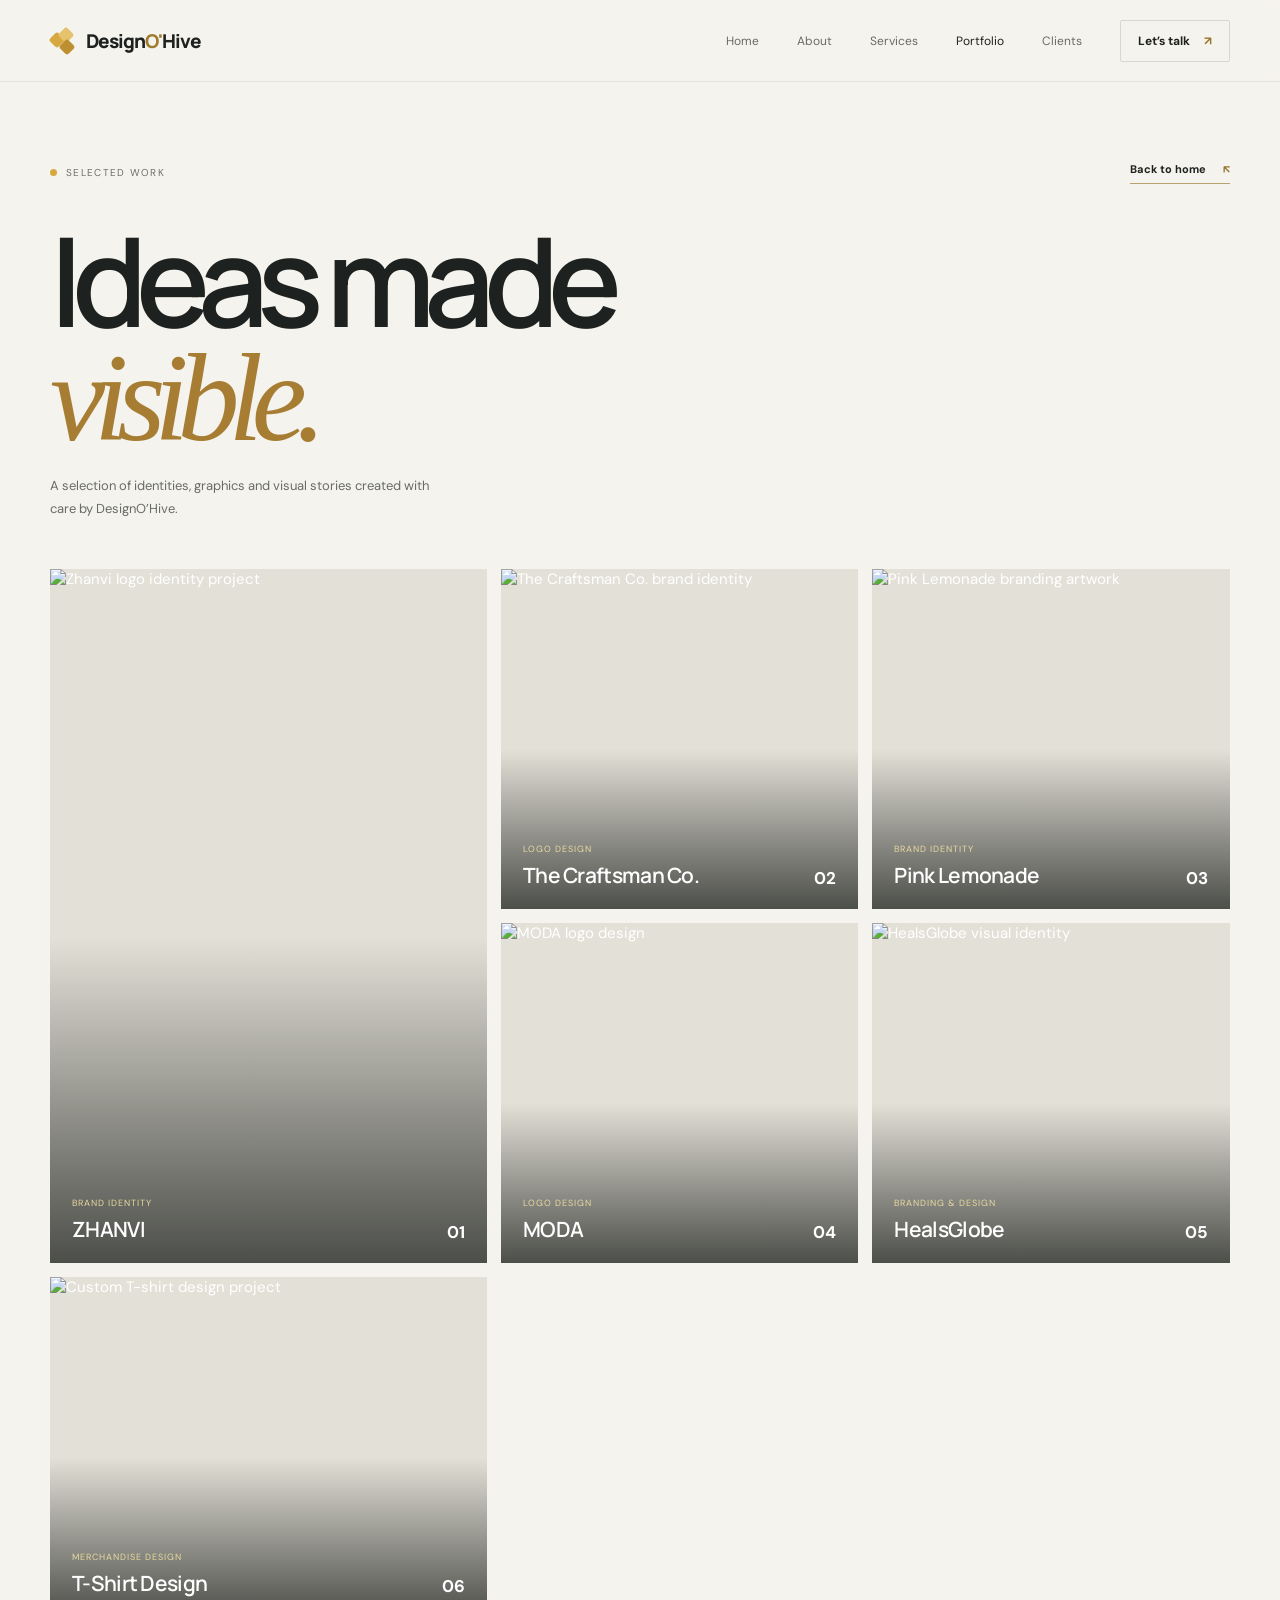
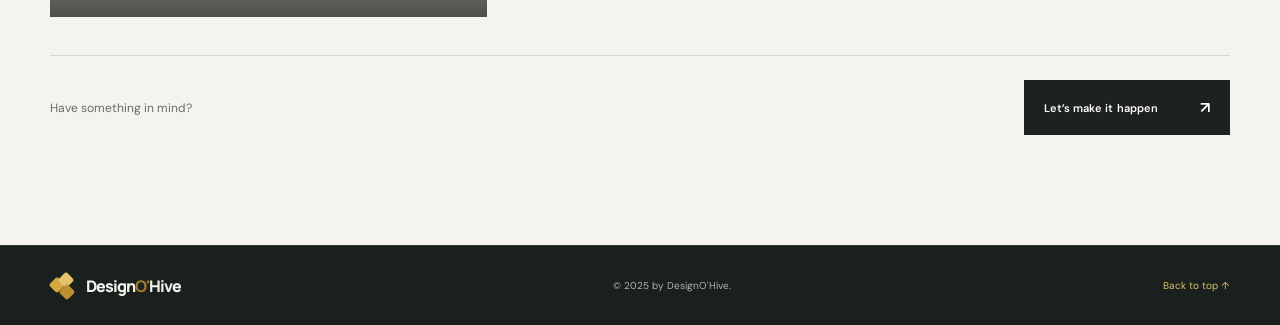
==== portfolio.html @ 172c0bbe "Build Design O'Hive studio website" ====
<!doctype html>
<html lang="en">
  <head>
    <meta charset="UTF-8" />
    <meta name="viewport" content="width=device-width, initial-scale=1.0" />
    <meta name="theme-color" content="#f5f3ed" />
    <meta name="description" content="Selected brand identities, graphic design and visual projects by DesignO'Hive." />
    <title>Selected Work — DesignO'Hive</title>
    <link rel="preconnect" href="https://fonts.googleapis.com" />
    <link rel="preconnect" href="https://fonts.gstatic.com" crossorigin />
    <link href="https://fonts.googleapis.com/css2?family=DM+Sans:wght@400;500;600;700&family=Manrope:wght@400;500;600;700;800&display=swap" rel="stylesheet" />
    <link rel="stylesheet" href="styles.css" />
  </head>
  <body>
    <header class="site-header" id="top">
      <a class="brand" href="index.html#home" aria-label="Design O'Hive home"><span class="brand-mark" aria-hidden="true"><i></i><i></i><i></i></span><span>Design<span class="brand-apostrophe">O'</span>Hive</span></a>
      <button class="menu-toggle" aria-label="Open navigation" aria-expanded="false" aria-controls="main-nav"><span></span><span></span></button>
      <nav id="main-nav" class="main-nav" aria-label="Main navigation">
        <a href="index.html#home" class="nav-link">Home</a><a href="index.html#about" class="nav-link">About</a><a href="index.html#services" class="nav-link">Services</a><a href="portfolio.html" class="nav-link active">Portfolio</a><a href="index.html#clients" class="nav-link">Clients</a><a href="index.html#contact" class="nav-contact">Let’s talk <span>↗</span></a>
      </nav>
    </header>
    <main>
      <section class="portfolio-page section-wrap">
        <div class="portfolio-page-top"><p class="eyebrow"><span class="eyebrow-dot"></span> Selected work</p><a class="text-link" href="index.html#home">Back to home <span>↖</span></a></div>
        <h1 class="portfolio-page-title">Ideas made<br /><em>visible.</em></h1>
        <p class="portfolio-page-intro">A selection of identities, graphics and visual stories created with care by DesignO’Hive.</p>
        <div class="portfolio-grid portfolio-all">
          <article class="project-card project-feature reveal"><img src="https://static.wixstatic.com/media/ac3576_2ba34066b6514f5eb81527f48b3ca5a1~mv2.png/v1/fit/w_960,h_960,q_90,enc_avif,quality_auto/ac3576_2ba34066b6514f5eb81527f48b3ca5a1~mv2.png" alt="Zhanvi logo identity project"/><span class="project-meta"><span><small>Brand identity</small><strong>ZHANVI</strong></span><b>01</b></span></article>
          <article class="project-card reveal"><img src="https://static.wixstatic.com/media/ac3576_7a9acceec14a40d1b33a4fdb896d1c28~mv2.png/v1/fit/w_960,h_960,q_90,enc_avif,quality_auto/ac3576_7a9acceec14a40d1b33a4fdb896d1c28~mv2.png" alt="The Craftsman Co. brand identity"/><span class="project-meta"><span><small>Logo design</small><strong>The Craftsman Co.</strong></span><b>02</b></span></article>
          <article class="project-card reveal reveal-delay-1"><img src="https://static.wixstatic.com/media/ac3576_ac6c7f1de0c44d8a83c244c849dc339e~mv2.png/v1/fit/w_960,h_960,q_90,enc_avif,quality_auto/ac3576_ac6c7f1de0c44d8a83c244c849dc339e~mv2.png" alt="Pink Lemonade branding artwork"/><span class="project-meta"><span><small>Brand identity</small><strong>Pink Lemonade</strong></span><b>03</b></span></article>
          <article class="project-card reveal"><img src="https://static.wixstatic.com/media/ac3576_48b64bdf34c84d039026fbceba56db46~mv2.png/v1/fit/w_960,h_960,q_90,enc_avif,quality_auto/ac3576_48b64bdf34c84d039026fbceba56db46~mv2.png" alt="MODA logo design"/><span class="project-meta"><span><small>Logo design</small><strong>MODA</strong></span><b>04</b></span></article>
          <article class="project-card reveal reveal-delay-1"><img src="https://static.wixstatic.com/media/ac3576_1ab6162bf9a84ebdbfde847ac669375b~mv2.jpg/v1/fit/w_960,h_672,q_90,enc_avif,quality_auto/ac3576_1ab6162bf9a84ebdbfde847ac669375b~mv2.jpg" alt="HealsGlobe visual identity"/><span class="project-meta"><span><small>Branding &amp; design</small><strong>HealsGlobe</strong></span><b>05</b></span></article>
          <article class="project-card reveal"><img src="https://static.wixstatic.com/media/ac3576_f80f4ebd590642928856879220c2535b~mv2.png/v1/fit/w_960,h_1236,q_90,enc_avif,quality_auto/ac3576_f80f4ebd590642928856879220c2535b~mv2.png" alt="Custom T-shirt design project"/><span class="project-meta"><span><small>Merchandise design</small><strong>T-Shirt Design</strong></span><b>06</b></span></article>
        </div>
        <div class="portfolio-end"><span>Have something in mind?</span><a class="button button-dark" href="index.html#contact">Let’s make it happen <span>↗</span></a></div>
      </section>
    </main>
    <footer class="site-footer"><a class="brand brand-footer" href="index.html#home"><span class="brand-mark" aria-hidden="true"><i></i><i></i><i></i></span><span>Design<span class="brand-apostrophe">O'</span>Hive</span></a><span>© 2025 by DesignO'Hive.</span><a href="#top">Back to top ↑</a></footer>
    <script src="script.js"></script>
  </body>
</html>
---- styles.css ----
:root{--paper:#f5f3ed;--paper-deep:#e9e6dd;--ink:#1d211f;--muted:#777b74;--honey:#d7a83f;--green:#313d34;--line:#d9d7cf;--white:#fffefa;--font-body:'DM Sans',sans-serif;--font-display:'Manrope',sans-serif}*{box-sizing:border-box}html{scroll-behavior:smooth;scroll-padding-top:90px}body{margin:0;background:var(--paper);color:var(--ink);font-family:var(--font-body);font-size:15px;-webkit-font-smoothing:antialiased}img{display:block;width:100%;height:100%;object-fit:cover}a{color:inherit;text-decoration:none}button,input,textarea{font:inherit}.section-wrap{width:min(1320px,calc(100% - 100px));margin-inline:auto}.site-header{height:82px;position:sticky;top:0;z-index:20;padding:0 max(50px,calc((100vw - 1320px)/2));display:flex;align-items:center;justify-content:space-between;background:rgba(245,243,237,.93);backdrop-filter:blur(15px);border-bottom:1px solid rgba(29,33,31,.08)}.brand{display:flex;align-items:center;gap:10px;font:800 19px var(--font-display);letter-spacing:-1px}.brand-apostrophe{color:#a17b2e}.brand-mark{width:26px;height:25px;position:relative;display:inline-block}.brand-mark i{position:absolute;width:12px;height:12px;background:var(--honey);transform:rotate(45deg);border-radius:3px}.brand-mark i:first-child{left:1px;top:6px}.brand-mark i:nth-child(2){left:10px;top:1px;background:#e4c26e}.brand-mark i:nth-child(3){left:11px;top:13px;background:#bd8f31}.main-nav{display:flex;align-items:center;gap:38px}.nav-link{color:#686b66;font-size:12px;transition:color .2s}.nav-link:hover,.nav-link.active{color:var(--ink)}.nav-contact{font-size:12px;font-weight:700;border:1px solid var(--line);padding:12px 17px;border-radius:2px;transition:background .2s,color .2s}.nav-contact:hover{background:var(--ink);color:white}.nav-contact span{margin-left:11px;color:#9a752b}.menu-toggle{display:none}.hero{padding-top:71px;position:relative}.eyebrow{display:flex;align-items:center;gap:9px;font-size:10px;text-transform:uppercase;letter-spacing:.13em;color:#6c7069}.eyebrow-dot{width:7px;height:7px;border-radius:50%;background:var(--honey);display:inline-block}.hero h1,.section-title,.process-heading h2,.testimonial-head h2,.contact-copy h2{font:600 clamp(54px,8vw,108px)/.97 var(--font-display);letter-spacing:-.085em;margin:32px 0 0}.hero h1 em,.section-title em,.process-heading em,.testimonial-head em,.contact-copy h2 em{font-family:Georgia,serif;font-weight:400;letter-spacing:-.09em}.hero h1 em{color:#a67d32}.hero-bottom{display:flex;align-items:flex-end;justify-content:space-between;gap:30px;margin-top:28px}.hero-description{max-width:510px;font-size:14px;line-height:1.75;color:#656a64;margin:0}.button{display:inline-flex;align-items:center;gap:42px;padding:17px 20px;font-size:11px;font-weight:600;letter-spacing:.005em;white-space:nowrap;transition:transform .25s,background .25s}.button:hover{transform:translateY(-3px)}.button span{font-size:16px}.button-dark{background:var(--ink);color:white}.button-dark:hover{background:#38443a}.hero-visual{height:510px;margin-top:46px;position:relative;overflow:hidden;background:#b6ac98}.hero-visual img{object-position:center 58%;filter:saturate(.72)}.visual-scrim{position:absolute;inset:0;background:linear-gradient(180deg,rgba(14,20,16,.22),transparent 30%,transparent 60%,rgba(14,20,16,.32))}.visual-topline{position:absolute;top:25px;left:28px;right:28px;color:white;display:flex;justify-content:space-between;text-transform:uppercase;font-size:9px;letter-spacing:.16em}.showreel-button{position:absolute;left:30px;bottom:30px;border:0;background:rgba(245,243,237,.95);display:flex;align-items:center;gap:14px;padding:13px 16px;min-width:272px;text-align:left;cursor:pointer;transition:transform .2s}.showreel-button:hover{transform:translateY(-3px)}.play-icon{display:grid;place-items:center;width:38px;height:38px;border-radius:50%;background:var(--honey);font-size:10px;padding-left:2px}.showreel-copy{display:grid;gap:4px}.showreel-copy small{font-size:9px;color:#73766e}.showreel-copy strong{font:700 12px var(--font-display)}.play-arrow{margin-left:auto;font-size:15px}.visual-caption{position:absolute;right:29px;bottom:35px;color:white;font-size:11px;font-style:italic}.hero-note{position:absolute;right:0;top:188px;writing-mode:vertical-rl;display:flex;align-items:center;gap:15px;text-transform:uppercase;font-size:9px;letter-spacing:.12em;color:#62665f}.note-line{height:35px;width:1px;background:var(--honey)}.note-index{color:#aaa79b;margin-top:23px}.intro{padding-top:142px;padding-bottom:142px}.section-kicker{display:flex;gap:19px;align-items:center;color:#7b7e77;text-transform:uppercase;letter-spacing:.11em;font-size:9px}.section-kicker span:first-child{color:#a17b2e}.intro-layout{display:grid;grid-template-columns:1.1fr .65fr;gap:10%;align-items:end;margin-top:27px}.section-title{font-size:clamp(42px,6vw,72px);margin:0;line-height:1.03}.intro-copy{padding-bottom:6px}.intro-copy p{font-size:13px;line-height:1.9;color:#686c66;margin:0 0 19px}.text-link{font-size:11px;font-weight:700;border-bottom:1px solid #b6a36f;padding-bottom:7px}.text-link span{margin-left:14px;color:#987330}.manifesto-grid{display:grid;grid-template-columns:1fr 1fr .75fr;gap:12px;margin-top:69px;min-height:266px}.manifesto-card{position:relative;background:#e9e6dd;padding:24px 26px;display:flex;flex-direction:column;align-items:flex-start}.manifesto-card-dark{background:var(--green);color:white}.card-index{font-size:9px;text-transform:uppercase;letter-spacing:.11em;color:#76796f}.manifesto-card-dark .card-index{color:#bdc4bb}.manifesto-symbol{position:absolute;top:20px;right:23px;font-size:20px;color:#b08c43}.manifesto-card h3{font:600 25px var(--font-display);letter-spacing:-1.3px;margin:45px 0 9px}.manifesto-card p{font-size:11px;line-height:1.75;color:#6d716a;margin:0;max-width:285px}.manifesto-card-dark p{color:#c6ccc4}.manifesto-image{min-height:260px;position:relative;overflow:hidden}.manifesto-image img{filter:saturate(.66)}.manifesto-image span{position:absolute;bottom:15px;left:15px;color:white;background:rgba(20,25,21,.75);padding:9px 11px;font-size:9px}.services{padding:0 0 142px}.services-heading,.clients-heading{display:flex;align-items:flex-end;justify-content:space-between;margin-top:28px}.services-heading p,.clients-heading p{max-width:230px;font-size:12px;line-height:1.75;color:#72766f;margin:0 5% 5px 0}.service-list{margin-top:53px;border-top:1px solid var(--line)}.service-item{display:grid;grid-template-columns:62px 1fr 40px;align-items:center;gap:20px;min-height:112px;border-bottom:1px solid var(--line);padding:16px 10px 16px 0;outline:none;transition:padding .25s,background .25s}.service-item:hover,.service-item:focus{padding-left:15px;background:#eeece5}.service-number{font-size:10px;color:#9a7d42}.service-main{display:grid;grid-template-columns:minmax(220px,.8fr) 1fr;gap:22px;align-items:center}.service-main h3{font:600 23px var(--font-display);letter-spacing:-1.1px;margin:0}.service-main p{font-size:11px;color:#81847c;margin:0}.service-details{grid-column:2;font-size:10px;color:#777b73;line-height:1.7;margin-top:-14px;display:none}.service-details b{color:#d0a846;font-weight:400;padding:0 4px}.service-item:hover .service-details,.service-item:focus .service-details{display:block}.service-icon{justify-self:end;width:31px;height:31px;border:1px solid var(--line);display:grid;place-items:center;font-size:13px;color:#8e702f;transition:transform .2s,background .2s}.service-item:hover .service-icon{transform:rotate(45deg);background:#e9e2d1}.process-band{position:relative;background:#28332d;color:white;min-height:740px;overflow:hidden}.process-image{position:absolute;inset:0 0 0 43%;opacity:.19}.process-image:after{content:'';position:absolute;inset:0;background:linear-gradient(90deg,#28332d 0%,rgba(40,51,45,.42) 70%,rgba(40,51,45,.2))}.process-content{position:relative;padding-top:76px;padding-bottom:80px}.section-kicker-light{color:#bdc2b9}.section-kicker-light span:first-child{color:#e0b84f}.process-heading{display:flex;align-items:flex-end;gap:9%;margin:30px 0 82px}.process-heading h2{font-size:clamp(54px,7vw,88px);margin:0}.process-heading h2 em{color:#e2c16e}.process-heading p{font-size:12px;line-height:1.8;color:#c2c7bf;max-width:270px;margin:0 0 4px}.process-steps{display:grid;grid-template-columns:repeat(4,1fr);gap:26px}.process-step{border-top:1px solid rgba(255,255,255,.3);padding-top:17px}.process-step>span{font-size:10px;color:#dbb95e}.process-step h3{font:600 16px var(--font-display);margin:27px 0 10px;letter-spacing:-.3px}.process-step p{font-size:11px;line-height:1.7;color:#bac0b9;max-width:220px;margin:0}.clients{padding-top:133px;padding-bottom:138px}.clients-heading{margin-bottom:49px}.logo-marquee{margin-inline:calc((100vw - min(1320px,100vw - 100px))/ -2);overflow:hidden;border-top:1px solid var(--line);border-bottom:1px solid var(--line);padding:25px 0}.logo-track{display:flex;align-items:center;justify-content:space-around;gap:72px;width:max-content;min-width:100%;animation:marquee 28s linear infinite}.logo-track span{white-space:nowrap;font:700 21px var(--font-display);letter-spacing:.02em;color:#4c504a}.logo-track .wordmark-blush{font:600 14px var(--font-body);letter-spacing:.15em}.logo-track .wordmark-tot{font:800 18px var(--font-display);letter-spacing:.1em}.wordmark-tot span{font:10px var(--font-body);vertical-align:top}.logo-track .wordmark-fun{font-weight:400;letter-spacing:.17em}.logo-track .wordmark-fun span{font-weight:700}.logo-dot{color:#bd8f31}.testimonial-head{display:flex;justify-content:space-between;align-items:flex-end;margin-top:90px;margin-bottom:34px}.testimonial-head h2{font-size:clamp(40px,5vw,60px);margin:15px 0 0;line-height:1.03}.testimonial-head h2 em{color:#a17b2e}.slider-controls{display:flex;gap:9px}.slider-button{width:42px;height:42px;border:1px solid var(--line);border-radius:50%;background:transparent;font-size:16px;cursor:pointer;transition:background .2s,color .2s}.slider-button:hover{background:var(--ink);color:white}.testimonial-window{overflow:hidden}.testimonial-track{display:flex;transition:transform .55s cubic-bezier(.22,.8,.24,1)}.testimonial{margin:0;flex:0 0 100%;min-height:245px;background:#ebe8df;padding:35px 42px;position:relative}.quote-mark{position:absolute;right:43px;top:21px;font:70px Georgia;color:#d4b66c;line-height:1}.testimonial blockquote{max-width:850px;font:500 clamp(17px,2.2vw,24px)/1.55 var(--font-display);letter-spacing:-.5px;margin:0 0 27px;position:relative;z-index:1}.testimonial figcaption{display:flex;align-items:center;gap:11px}.avatar{display:grid;place-items:center;width:34px;height:34px;border-radius:50%;font-size:9px;font-weight:700;color:#333}.avatar-one{background:#d8c49c}.avatar-two{background:#cfb7a7}.avatar-three{background:#bac3b5}.testimonial figcaption strong,.testimonial figcaption small{display:block}.testimonial figcaption strong{font-size:10px}.testimonial figcaption small{font-size:9px;color:#757970;margin-top:4px}.slider-progress{display:flex;align-items:center;gap:12px;margin-top:17px;font-size:9px;color:#92958d}.progress-current{color:#8b6c2b}.progress-line{width:96px;height:1px;background:#d5d3ca}.progress-line i{display:block;width:33.333%;height:1px;background:#a17b2e;transition:width .3s}.contact-section{background:#1f2723;color:white;padding:90px 0 95px}.contact-wrap{display:grid;grid-template-columns:.9fr 1fr;gap:12%;align-items:start}.contact-copy h2{font-size:clamp(48px,6vw,78px);margin:28px 0 22px;line-height:1.01}.contact-copy h2 em{color:#e2c16e}.contact-copy>p{color:#c0c5bf;font-size:12px;line-height:1.75;max-width:355px}.contact-details{display:grid;gap:12px;margin-top:35px}.contact-details a{font-size:12px;border-bottom:1px solid rgba(255,255,255,.18);padding-bottom:12px;max-width:310px}.contact-details a span{color:#d9b65e;float:right}.hours{margin-top:37px}.hours>span{font-size:9px;letter-spacing:.13em;color:#d8b655}.hours p{font-size:11px;line-height:1.85;color:#c1c6be;margin:11px 0 0}.contact-form{padding-top:14px}.contact-form label{display:block;font-size:10px;color:#ced2cc;margin-bottom:23px}.form-row{display:grid;grid-template-columns:1fr 1fr;gap:20px}.contact-form input,.contact-form textarea{display:block;width:100%;border:0;border-bottom:1px solid rgba(255,255,255,.35);padding:12px 0 10px;background:transparent;color:white;border-radius:0;outline:none;font-size:12px;resize:vertical}.contact-form input::placeholder,.contact-form textarea::placeholder{color:#89908a;font-size:11px}.contact-form input:focus,.contact-form textarea:focus{border-color:#e2c16e}.button-light{background:#e6c66f;color:#202722;margin-top:1px;border:0;cursor:pointer}.button-light:hover{background:#f0d88d}.form-note{display:inline-block;font-size:10px;color:#adb5ad;margin-left:13px;opacity:0;transition:opacity .3s}.form-note.visible{opacity:1}.site-footer{min-height:80px;background:#19201d;color:#afb6ad;border-top:1px solid rgba(255,255,255,.12);padding:17px max(50px,calc((100vw - 1320px)/2));display:flex;justify-content:space-between;align-items:center;font-size:10px}.brand-footer{color:#f4f3ee;font-size:16px}.site-footer>a:last-child{color:#e0c06b}.showreel-dialog{border:0;padding:46px;max-width:480px;width:calc(100% - 36px);background:var(--paper);color:var(--ink);text-align:center;box-shadow:0 25px 90px rgba(0,0,0,.3)}.showreel-dialog::backdrop{background:rgba(17,22,19,.75);backdrop-filter:blur(5px)}.dialog-close{position:absolute;right:14px;top:10px;border:0;background:transparent;font-size:25px;cursor:pointer}.dialog-play{display:grid;place-items:center;margin:0 auto 24px;width:64px;height:64px;border-radius:50%;background:#e4c36b}.showreel-dialog .eyebrow{justify-content:center}.showreel-dialog h2{font:700 35px var(--font-display);letter-spacing:-2px;margin:17px 0 10px}.showreel-dialog>p:not(.eyebrow){font-size:12px;line-height:1.7;color:#71756e}.dialog-cta{margin-top:15px}.reveal{opacity:0;transform:translateY(22px);transition:opacity .65s ease,transform .65s cubic-bezier(.2,.7,.2,1)}.reveal.in-view{opacity:1;transform:translateY(0)}.reveal-delay-1{transition-delay:.1s}.reveal-delay-2{transition-delay:.2s}.reveal-delay-3{transition-delay:.3s}@keyframes marquee{to{transform:translateX(-50%)}}@media(prefers-reduced-motion:reduce){html{scroll-behavior:auto}*,*:before,*:after{animation-duration:.01ms!important;animation-iteration-count:1!important;transition-duration:.01ms!important}.reveal{opacity:1;transform:none}}

@media(max-width:850px){.section-wrap{width:calc(100% - 52px)}.site-header{height:72px;padding-inline:26px}.main-nav{gap:22px}.hero{padding-top:56px}.hero h1{font-size:clamp(58px,10vw,86px)}.hero-visual{height:430px}.hero-note{display:none}.intro{padding-top:105px;padding-bottom:105px}.intro-layout{grid-template-columns:1fr .8fr;gap:5%}.manifesto-grid{grid-template-columns:1fr 1fr}.manifesto-image{grid-column:span 2;height:250px}.services{padding-bottom:105px}.process-band{min-height:auto}.process-content{padding-top:65px;padding-bottom:68px}.process-heading{margin-bottom:58px}.process-steps{grid-template-columns:1fr 1fr;row-gap:34px}.clients{padding-top:105px;padding-bottom:105px}.contact-wrap{gap:7%}.contact-section{padding:76px 0}.logo-marquee{margin-inline:-26px}.site-footer{padding-inline:26px}}
@media(max-width:620px){body{font-size:14px}.section-wrap{width:calc(100% - 40px)}.site-header{height:66px;padding-inline:20px}.brand{font-size:17px}.menu-toggle{display:flex;border:0;background:transparent;width:38px;height:38px;flex-direction:column;justify-content:center;gap:6px;align-items:center;cursor:pointer;z-index:2}.menu-toggle span{width:20px;height:1px;background:var(--ink);transition:transform .2s}.menu-toggle[aria-expanded=true] span:first-child{transform:translateY(3.5px) rotate(45deg)}.menu-toggle[aria-expanded=true] span:last-child{transform:translateY(-3.5px) rotate(-45deg)}.main-nav{position:absolute;top:65px;left:0;right:0;background:var(--paper);padding:0 20px;display:flex;flex-direction:column;align-items:stretch;gap:0;max-height:0;overflow:hidden;border-bottom:0;transition:max-height .3s,padding .3s}.main-nav.open{max-height:340px;padding:9px 20px 21px;border-bottom:1px solid var(--line)}.nav-link{padding:14px 0;border-bottom:1px solid var(--line);font-size:13px}.nav-contact{margin-top:15px;align-self:flex-start}.hero{padding-top:49px}.eyebrow{font-size:8px}.hero h1{font-size:clamp(49px,14vw,72px);margin-top:25px}.hero-bottom{display:block;margin-top:19px}.hero-description{font-size:12px;line-height:1.75}.hero-bottom .button{margin-top:20px}.button{padding:15px 16px;gap:25px;font-size:10px}.hero-visual{height:380px;margin-top:31px}.hero-visual img{object-position:58% center}.visual-topline{top:17px;left:17px;right:17px;font-size:8px}.showreel-button{left:14px;bottom:14px;min-width:0;padding:10px 12px;gap:10px}.play-icon{width:32px;height:32px}.visual-caption{right:15px;bottom:22px;font-size:9px;max-width:115px;text-align:right}.intro{padding-top:86px;padding-bottom:84px}.section-title{font-size:clamp(39px,11vw,58px)}.intro-layout{grid-template-columns:1fr;gap:22px;margin-top:25px}.intro-copy p{font-size:12px}.manifesto-grid{grid-template-columns:1fr;gap:9px;margin-top:42px}.manifesto-card{min-height:220px;padding:21px}.manifesto-card h3{margin-top:39px}.manifesto-image{grid-column:auto;height:220px;min-height:0}.services{padding-bottom:86px}.services-heading,.clients-heading{display:block;margin-top:25px}.services-heading p,.clients-heading p{margin:18px 0 0;max-width:300px}.service-list{margin-top:36px}.service-item{grid-template-columns:30px 1fr 32px;gap:10px;min-height:98px;padding-block:13px}.service-number{font-size:9px}.service-main{display:block}.service-main h3{font-size:17px}.service-main p{font-size:10px;margin-top:5px}.service-details{font-size:9px;margin-top:9px;line-height:1.8}.service-item:hover .service-details,.service-item:focus .service-details{display:block}.service-icon{width:28px;height:28px}.process-image{inset:0;opacity:.15}.process-content{padding-top:53px;padding-bottom:54px}.process-heading{display:block;margin:25px 0 47px}.process-heading h2{font-size:clamp(54px,15vw,75px)}.process-heading p{margin-top:18px;font-size:11px}.process-steps{gap:26px 16px}.process-step h3{font-size:14px;margin-top:20px}.process-step p{font-size:10px}.clients{padding-top:84px;padding-bottom:83px}.logo-marquee{margin-inline:-20px;padding-block:21px}.logo-track{gap:42px}.logo-track span{font-size:18px}.logo-track .wordmark-blush{font-size:11px}.testimonial-head{margin-top:63px;margin-bottom:23px}.testimonial-head h2{font-size:42px}.slider-button{width:36px;height:36px}.testimonial{padding:26px 23px;min-height:275px}.testimonial blockquote{font-size:17px;line-height:1.5;padding-right:6px}.quote-mark{right:20px;top:13px;font-size:57px}.contact-section{padding:59px 0 65px}.contact-wrap{grid-template-columns:1fr;gap:46px}.contact-copy h2{font-size:clamp(48px,13vw,65px);margin:24px 0 17px}.contact-copy>p{font-size:11px}.contact-details{margin-top:25px}.hours{margin-top:25px}.contact-form{padding-top:0}.form-row{gap:13px}.contact-form label{font-size:9px;margin-bottom:20px}.contact-form input,.contact-form textarea{font-size:11px}.form-note{display:block;margin:12px 0 0}.site-footer{min-height:110px;padding:20px;display:grid;grid-template-columns:1fr auto;gap:15px;font-size:9px}.brand-footer{grid-column:span 2}.showreel-dialog{padding:38px 25px}.reveal{transition-duration:.5s}}

/* Founder, portfolio and original client artwork */
.founder-layout{display:grid;grid-template-columns:.8fr 1fr;gap:9%;align-items:center;margin-top:43px}.founder-photo{height:520px;position:relative;overflow:hidden;background:#d8d4c9}.founder-photo img{object-position:center 30%;filter:grayscale(1);mix-blend-mode:multiply}.founder-photo>span{position:absolute;left:16px;bottom:16px;background:var(--honey);padding:10px 13px;font-size:10px;font-weight:600}.founder-story .eyebrow{margin-bottom:18px}.founder-story .section-title{font-size:clamp(54px,7vw,84px)}.founder-story h3{font:600 17px var(--font-display);margin:19px 0 13px}.founder-story>p:not(.eyebrow){font-size:12px;line-height:1.85;color:#686c66;margin:0 0 13px}.founder-story .text-link{display:inline-block;margin-top:9px}.company-intro{display:grid;grid-template-columns:1fr 1fr;gap:9%;align-items:end;border-top:1px solid var(--line);margin-top:75px;padding-top:33px}.company-intro .eyebrow{margin:0 0 16px}.company-intro .section-title{font-size:clamp(40px,5vw,63px)}.company-copy p{font-size:12px;line-height:1.85;color:#686c66;margin:0 0 13px}.values-card{background:#e3dccb}.portfolio{padding-bottom:130px}.portfolio-heading{display:flex;justify-content:space-between;align-items:flex-end;margin:28px 0 43px}.portfolio-heading p{max-width:240px;color:#72766f;font-size:12px;line-height:1.75;margin:0 5% 4px 0}.portfolio-grid{display:grid;grid-template-columns:1.2fr .8fr;gap:16px}.project-card{display:block;position:relative;min-height:330px;overflow:hidden;background:#e3e0d7;color:white}.project-feature{grid-row:span 2;min-height:676px}.project-card img{position:absolute;inset:0;transition:transform .55s cubic-bezier(.2,.7,.2,1);object-fit:cover}.project-card:hover img{transform:scale(1.035)}.project-card:after{content:'';position:absolute;inset:0;background:linear-gradient(0deg,rgba(18,22,19,.72),transparent 47%)}.project-meta{position:absolute;z-index:1;bottom:20px;left:22px;right:22px;display:flex;align-items:end;justify-content:space-between}.project-meta small,.project-meta strong{display:block}.project-meta small{font-size:9px;text-transform:uppercase;letter-spacing:.11em;color:#e9d99f;margin-bottom:6px}.project-meta strong{font:600 21px var(--font-display);letter-spacing:-.7px}.project-meta>b{font-size:17px}.portfolio-link{display:inline-block;margin-top:27px}.client-name-strip{display:grid;grid-template-columns:repeat(4,1fr);border-top:1px solid var(--line);border-bottom:1px solid var(--line);padding:23px 0;margin-top:43px}.client-name-strip span{text-align:center;font:700 12px var(--font-display);letter-spacing:.14em;color:#62665e}.client-name-strip span+span{border-left:1px solid var(--line)}.client-logo-grid{display:grid;grid-template-columns:repeat(8,1fr);align-items:center;gap:15px;padding:26px 0;border-bottom:1px solid var(--line)}.client-logo-grid img{width:100%;height:74px;object-fit:contain;filter:grayscale(1);opacity:.7;transition:filter .25s,opacity .25s}.client-logo-grid img:hover{filter:grayscale(0);opacity:1}.showreel-dialog{max-width:850px;padding:42px}.showreel-frame{position:relative;width:100%;aspect-ratio:16/9;margin-bottom:25px;background:#161a17}.showreel-frame iframe{position:absolute;inset:0;width:100%;height:100%;border:0}.showreel-dialog .eyebrow{justify-content:center}.showreel-dialog h2{margin-bottom:0}
.company-motto{border-left:2px solid var(--honey);padding:10px 0 10px 15px!important;color:#3b4039!important}.company-motto span{display:block;font-size:9px;letter-spacing:.13em;color:#967536;margin-bottom:6px}
.portfolio-preview{grid-template-columns:repeat(3,1fr);gap:13px}.portfolio-preview .project-card{min-height:275px}.portfolio-preview .project-meta strong{font-size:18px}.showreel-frame img{position:absolute;inset:0;width:100%;height:100%;object-fit:cover}.showreel-play{position:absolute;inset:0;z-index:1;display:flex;align-items:center;justify-content:center;gap:13px;background:rgba(15,18,16,.18);color:white;font:700 13px var(--font-display);text-shadow:0 1px 5px #000}.showreel-play:before{content:'';width:62px;height:62px;border-radius:50%;background:var(--honey);position:absolute;left:50%;top:50%;transform:translate(-50%,-50%);z-index:-1}.showreel-play{padding-top:2px}.showreel-play span{margin-left:77px}.showreel-play:hover{background:rgba(15,18,16,.34)}.portfolio-page{padding-top:74px;padding-bottom:110px}.portfolio-page-top{display:flex;justify-content:space-between;align-items:center}.portfolio-page-title{font:600 clamp(64px,10vw,124px)/.91 var(--font-display);letter-spacing:-.09em;margin:35px 0 18px}.portfolio-page-title em{font-family:Georgia,serif;font-weight:400;color:#a67d32}.portfolio-page-intro{max-width:390px;color:#686c66;font-size:13px;line-height:1.8;margin:0 0 49px}.portfolio-all{grid-template-columns:1.1fr .9fr .9fr;gap:14px}.portfolio-all .project-card{min-height:340px}.portfolio-all .project-feature{grid-row:span 2;min-height:694px}.portfolio-end{display:flex;align-items:center;justify-content:space-between;border-top:1px solid var(--line);margin-top:38px;padding-top:24px;font-size:12px;color:#686c66}
.showreel-play{display:grid;place-content:center;justify-items:center;gap:12px;padding:0;text-shadow:none}.showreel-play:before{content:none}.showreel-play i{font-style:normal;display:grid;place-items:center;width:62px;height:62px;padding-left:3px;border-radius:50%;background:var(--honey);color:var(--ink);font-size:20px;box-shadow:0 4px 25px #0005}.showreel-play span{margin:0;background:rgba(20,24,21,.78);padding:8px 12px}.showreel-play:hover{background:rgba(15,18,16,.34)}
.testimonial figcaption .quote-logo{width:40px;height:40px;object-fit:contain;border-radius:50%;background:white;padding:4px}
@media(max-width:850px){.founder-layout{gap:6%;grid-template-columns:.8fr 1fr}.founder-photo{height:440px}.company-intro{gap:6%}.client-logo-grid{grid-template-columns:repeat(4,1fr)}.portfolio-grid{gap:11px}.project-card{min-height:270px}.project-feature{min-height:551px}.portfolio-preview{grid-template-columns:repeat(3,1fr)}.portfolio-preview .project-card{min-height:235px}.portfolio-all{grid-template-columns:1fr 1fr}.portfolio-all .project-card,.portfolio-all .project-feature{min-height:350px;grid-row:auto}.portfolio-all .project-feature{grid-column:span 2}}
@media(max-width:620px){.founder-layout{grid-template-columns:1fr;gap:30px;margin-top:28px}.founder-photo{height:380px;max-width:100%}.founder-story .section-title{font-size:64px}.company-intro{grid-template-columns:1fr;gap:20px;margin-top:53px;padding-top:24px}.company-intro .section-title{font-size:48px}.manifesto-grid{grid-template-columns:1fr}.portfolio{padding-bottom:82px}.portfolio-heading{display:block;margin:24px 0 29px}.portfolio-heading p{margin:16px 0 0}.portfolio-grid{grid-template-columns:1fr 1fr;gap:8px}.portfolio-preview{grid-template-columns:1fr 1fr}.portfolio-preview .project-card{min-height:195px}.portfolio-preview .project-card:first-child{grid-column:span 2}.portfolio-all{grid-template-columns:1fr 1fr}.portfolio-all .project-card,.portfolio-all .project-feature{min-height:230px;grid-column:auto}.portfolio-all .project-feature{grid-column:span 2;min-height:280px}.portfolio-page{padding-top:46px;padding-bottom:72px}.portfolio-page-top .text-link{font-size:9px}.portfolio-page-title{font-size:clamp(59px,17vw,84px);margin:28px 0 14px}.portfolio-page-intro{font-size:11px;margin-bottom:31px}.portfolio-end{align-items:flex-start;gap:15px;flex-direction:column}.project-card{min-height:210px}.project-feature{grid-row:auto;min-height:275px;grid-column:span 2}.project-meta{left:12px;right:12px;bottom:12px}.project-meta strong{font-size:15px}.project-meta small{font-size:8px}.client-name-strip{grid-template-columns:1fr 1fr;row-gap:17px;padding:19px 0;margin-top:30px}.client-name-strip span:nth-child(3){border-left:0}.client-name-strip span{font-size:10px}.client-logo-grid{grid-template-columns:repeat(4,1fr);gap:9px;padding:19px 0}.client-logo-grid img{height:55px}.showreel-dialog{padding:35px 18px 25px}.showreel-frame{margin-bottom:19px}.showreel-play{font-size:11px}.showreel-play:before{width:48px;height:48px}.showreel-play span{margin-left:58px}}
.showreel-actions{display:flex;align-items:center;justify-content:center;gap:20px;margin:18px 0 24px}.showreel-inline-play{border:0;cursor:pointer;min-height:45px;padding:0 18px}.showreel-fallback{font-size:11px;color:#686c66;text-decoration:underline;text-underline-offset:4px}.showreel-frame iframe{display:block}.showreel-dialog .dialog-cta{display:table;margin:0 auto}
/* Keep the client stories polished and compact while preserving every full quote. */
.testimonial-head{margin-top:54px;margin-bottom:20px}.testimonial-head h2{font-size:clamp(34px,4vw,48px);margin-top:10px}.testimonial{min-height:0;padding:25px 34px 23px}.testimonial blockquote{max-width:960px;font-size:clamp(14px,1.45vw,18px);line-height:1.52;margin-bottom:19px}.quote-mark{right:30px;top:12px;font-size:54px}.testimonial figcaption{gap:9px}.testimonial figcaption .quote-logo{width:34px;height:34px}.slider-progress{margin-top:12px}.client-logo-grid{padding:16px 0}.client-logo-grid img{height:58px}
@media(max-width:620px){.testimonial-head{margin-top:40px;margin-bottom:16px;align-items:flex-end}.testimonial-head h2{font-size:34px}.testimonial{padding:21px 17px 19px}.testimonial blockquote{font-size:14px;line-height:1.55;margin-bottom:15px;padding-right:0}.quote-mark{right:14px;top:8px;font-size:43px}.testimonial figcaption .quote-logo{width:30px;height:30px}.slider-progress{margin-top:10px}.client-logo-grid{padding:11px 0}.client-logo-grid img{height:48px}}
.showreel-local-note{position:absolute;inset:0;display:grid;place-items:center;padding:30px;color:#f5f3ed;text-align:center;font-size:13px;line-height:1.6;background:radial-gradient(circle at 70% 40%,#37233b,#121412 65%)}
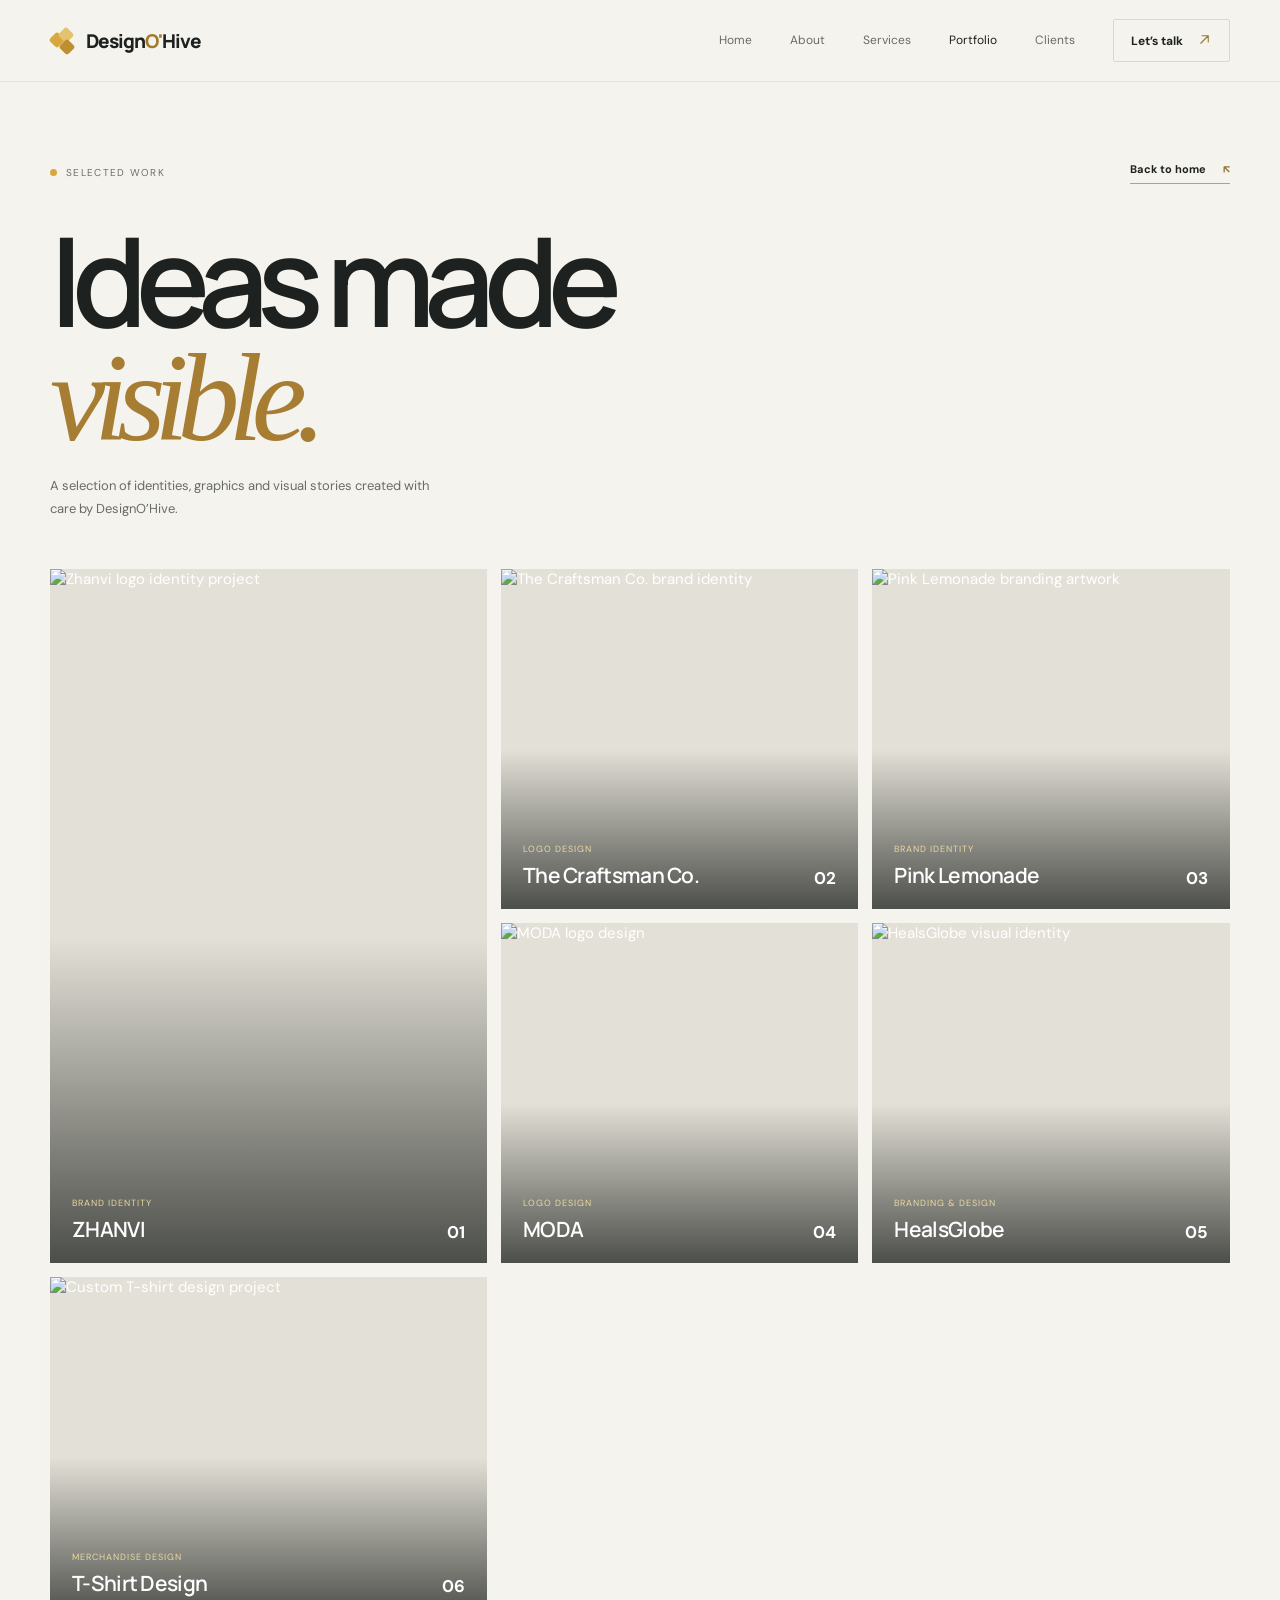
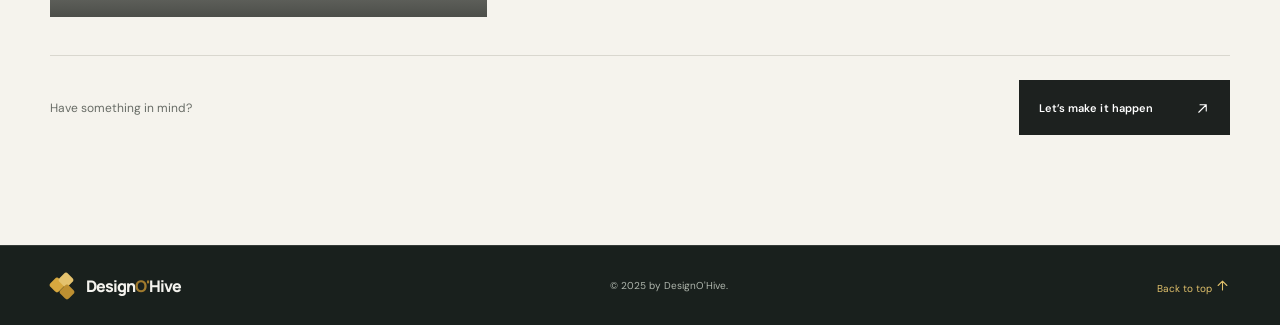
==== commit 37222ab0: "Replace decorative glyphs with responsive SVG icons" ====
--- a/portfolio.html
+++ b/portfolio.html
@@ -16,7 +16,7 @@
       <a class="brand" href="index.html#home" aria-label="Design O'Hive home"><span class="brand-mark" aria-hidden="true"><i></i><i></i><i></i></span><span>Design<span class="brand-apostrophe">O'</span>Hive</span></a>
       <button class="menu-toggle" aria-label="Open navigation" aria-expanded="false" aria-controls="main-nav"><span></span><span></span></button>
       <nav id="main-nav" class="main-nav" aria-label="Main navigation">
-        <a href="index.html#home" class="nav-link">Home</a><a href="index.html#about" class="nav-link">About</a><a href="index.html#services" class="nav-link">Services</a><a href="portfolio.html" class="nav-link active">Portfolio</a><a href="index.html#clients" class="nav-link">Clients</a><a href="index.html#contact" class="nav-contact">Let’s talk <span>↗</span></a>
+        <a href="index.html#home" class="nav-link">Home</a><a href="index.html#about" class="nav-link">About</a><a href="index.html#services" class="nav-link">Services</a><a href="portfolio.html" class="nav-link active">Portfolio</a><a href="index.html#clients" class="nav-link">Clients</a><a href="index.html#contact" class="nav-contact">Let’s talk <span><svg class="ui-icon ui-arrow-diagonal" viewBox="0 0 24 24" aria-hidden="true" focusable="false"><path d="M6 18 18 6M8 6h10v10"/></svg></span></a>
       </nav>
     </header>
     <main>
@@ -32,10 +32,10 @@
           <article class="project-card reveal reveal-delay-1"><img src="https://static.wixstatic.com/media/ac3576_1ab6162bf9a84ebdbfde847ac669375b~mv2.jpg/v1/fit/w_960,h_672,q_90,enc_avif,quality_auto/ac3576_1ab6162bf9a84ebdbfde847ac669375b~mv2.jpg" alt="HealsGlobe visual identity"/><span class="project-meta"><span><small>Branding &amp; design</small><strong>HealsGlobe</strong></span><b>05</b></span></article>
           <article class="project-card reveal"><img src="https://static.wixstatic.com/media/ac3576_f80f4ebd590642928856879220c2535b~mv2.png/v1/fit/w_960,h_1236,q_90,enc_avif,quality_auto/ac3576_f80f4ebd590642928856879220c2535b~mv2.png" alt="Custom T-shirt design project"/><span class="project-meta"><span><small>Merchandise design</small><strong>T-Shirt Design</strong></span><b>06</b></span></article>
         </div>
-        <div class="portfolio-end"><span>Have something in mind?</span><a class="button button-dark" href="index.html#contact">Let’s make it happen <span>↗</span></a></div>
+        <div class="portfolio-end"><span>Have something in mind?</span><a class="button button-dark" href="index.html#contact">Let’s make it happen <span><svg class="ui-icon ui-arrow-diagonal" viewBox="0 0 24 24" aria-hidden="true" focusable="false"><path d="M6 18 18 6M8 6h10v10"/></svg></span></a></div>
       </section>
     </main>
-    <footer class="site-footer"><a class="brand brand-footer" href="index.html#home"><span class="brand-mark" aria-hidden="true"><i></i><i></i><i></i></span><span>Design<span class="brand-apostrophe">O'</span>Hive</span></a><span>© 2025 by DesignO'Hive.</span><a href="#top">Back to top ↑</a></footer>
+    <footer class="site-footer"><a class="brand brand-footer" href="index.html#home"><span class="brand-mark" aria-hidden="true"><i></i><i></i><i></i></span><span>Design<span class="brand-apostrophe">O'</span>Hive</span></a><span>© 2025 by DesignO'Hive.</span><a href="#top">Back to top <svg class="ui-icon ui-arrow-up" viewBox="0 0 24 24" aria-hidden="true" focusable="false"><path d="M12 19V5M5 12l7-7 7 7"/></svg></a></footer>
     <script src="script.js"></script>
   </body>
 </html>
--- a/styles.css
+++ b/styles.css
@@ -11,8 +11,11 @@
 .testimonial figcaption .quote-logo{width:40px;height:40px;object-fit:contain;border-radius:50%;background:white;padding:4px}
 @media(max-width:850px){.founder-layout{gap:6%;grid-template-columns:.8fr 1fr}.founder-photo{height:440px}.company-intro{gap:6%}.client-logo-grid{grid-template-columns:repeat(4,1fr)}.portfolio-grid{gap:11px}.project-card{min-height:270px}.project-feature{min-height:551px}.portfolio-preview{grid-template-columns:repeat(3,1fr)}.portfolio-preview .project-card{min-height:235px}.portfolio-all{grid-template-columns:1fr 1fr}.portfolio-all .project-card,.portfolio-all .project-feature{min-height:350px;grid-row:auto}.portfolio-all .project-feature{grid-column:span 2}}
 @media(max-width:620px){.founder-layout{grid-template-columns:1fr;gap:30px;margin-top:28px}.founder-photo{height:380px;max-width:100%}.founder-story .section-title{font-size:64px}.company-intro{grid-template-columns:1fr;gap:20px;margin-top:53px;padding-top:24px}.company-intro .section-title{font-size:48px}.manifesto-grid{grid-template-columns:1fr}.portfolio{padding-bottom:82px}.portfolio-heading{display:block;margin:24px 0 29px}.portfolio-heading p{margin:16px 0 0}.portfolio-grid{grid-template-columns:1fr 1fr;gap:8px}.portfolio-preview{grid-template-columns:1fr 1fr}.portfolio-preview .project-card{min-height:195px}.portfolio-preview .project-card:first-child{grid-column:span 2}.portfolio-all{grid-template-columns:1fr 1fr}.portfolio-all .project-card,.portfolio-all .project-feature{min-height:230px;grid-column:auto}.portfolio-all .project-feature{grid-column:span 2;min-height:280px}.portfolio-page{padding-top:46px;padding-bottom:72px}.portfolio-page-top .text-link{font-size:9px}.portfolio-page-title{font-size:clamp(59px,17vw,84px);margin:28px 0 14px}.portfolio-page-intro{font-size:11px;margin-bottom:31px}.portfolio-end{align-items:flex-start;gap:15px;flex-direction:column}.project-card{min-height:210px}.project-feature{grid-row:auto;min-height:275px;grid-column:span 2}.project-meta{left:12px;right:12px;bottom:12px}.project-meta strong{font-size:15px}.project-meta small{font-size:8px}.client-name-strip{grid-template-columns:1fr 1fr;row-gap:17px;padding:19px 0;margin-top:30px}.client-name-strip span:nth-child(3){border-left:0}.client-name-strip span{font-size:10px}.client-logo-grid{grid-template-columns:repeat(4,1fr);gap:9px;padding:19px 0}.client-logo-grid img{height:55px}.showreel-dialog{padding:35px 18px 25px}.showreel-frame{margin-bottom:19px}.showreel-play{font-size:11px}.showreel-play:before{width:48px;height:48px}.showreel-play span{margin-left:58px}}
-.showreel-actions{display:flex;align-items:center;justify-content:center;gap:20px;margin:18px 0 24px}.showreel-inline-play{border:0;cursor:pointer;min-height:45px;padding:0 18px}.showreel-fallback{font-size:11px;color:#686c66;text-decoration:underline;text-underline-offset:4px}.showreel-frame iframe{display:block}.showreel-dialog .dialog-cta{display:table;margin:0 auto}
+.showreel-frame iframe{display:block}.showreel-dialog .dialog-cta{display:table;margin:0 auto}
 /* Keep the client stories polished and compact while preserving every full quote. */
 .testimonial-head{margin-top:54px;margin-bottom:20px}.testimonial-head h2{font-size:clamp(34px,4vw,48px);margin-top:10px}.testimonial{min-height:0;padding:25px 34px 23px}.testimonial blockquote{max-width:960px;font-size:clamp(14px,1.45vw,18px);line-height:1.52;margin-bottom:19px}.quote-mark{right:30px;top:12px;font-size:54px}.testimonial figcaption{gap:9px}.testimonial figcaption .quote-logo{width:34px;height:34px}.slider-progress{margin-top:12px}.client-logo-grid{padding:16px 0}.client-logo-grid img{height:58px}
 @media(max-width:620px){.testimonial-head{margin-top:40px;margin-bottom:16px;align-items:flex-end}.testimonial-head h2{font-size:34px}.testimonial{padding:21px 17px 19px}.testimonial blockquote{font-size:14px;line-height:1.55;margin-bottom:15px;padding-right:0}.quote-mark{right:14px;top:8px;font-size:43px}.testimonial figcaption .quote-logo{width:30px;height:30px}.slider-progress{margin-top:10px}.client-logo-grid{padding:11px 0}.client-logo-grid img{height:48px}}
 .showreel-local-note{position:absolute;inset:0;display:grid;place-items:center;padding:30px;color:#f5f3ed;text-align:center;font-size:13px;line-height:1.6;background:radial-gradient(circle at 70% 40%,#37233b,#121412 65%)}
+.ui-icon{display:inline-block;width:1em;height:1em;flex:0 0 auto;vertical-align:-.14em;fill:none;stroke:currentColor;stroke-width:1.7;stroke-linecap:round;stroke-linejoin:round}.ui-arrow-diagonal,.ui-arrow-up{width:15px;height:15px}.ui-chevron{width:19px;height:19px}.ui-play{width:13px;height:13px;fill:currentColor;stroke:none}.ui-close{width:20px;height:20px}.dialog-close{display:grid;place-items:center}.review-emoji{font-family:"Apple Color Emoji","Segoe UI Emoji","Noto Color Emoji",sans-serif;font-size:.84em;white-space:nowrap;vertical-align:.02em}
+@media(max-width:620px){.slider-button{width:44px;height:44px;min-width:44px;min-height:44px}.slider-button .ui-chevron{width:20px;height:20px}.service-icon .ui-arrow-diagonal{width:13px;height:13px}.button .ui-arrow-diagonal{width:14px;height:14px}}
+.ui-spark{width:20px;height:20px;color:#b08c43;stroke-width:1.35}.manifesto-symbol{display:grid;place-items:center}
